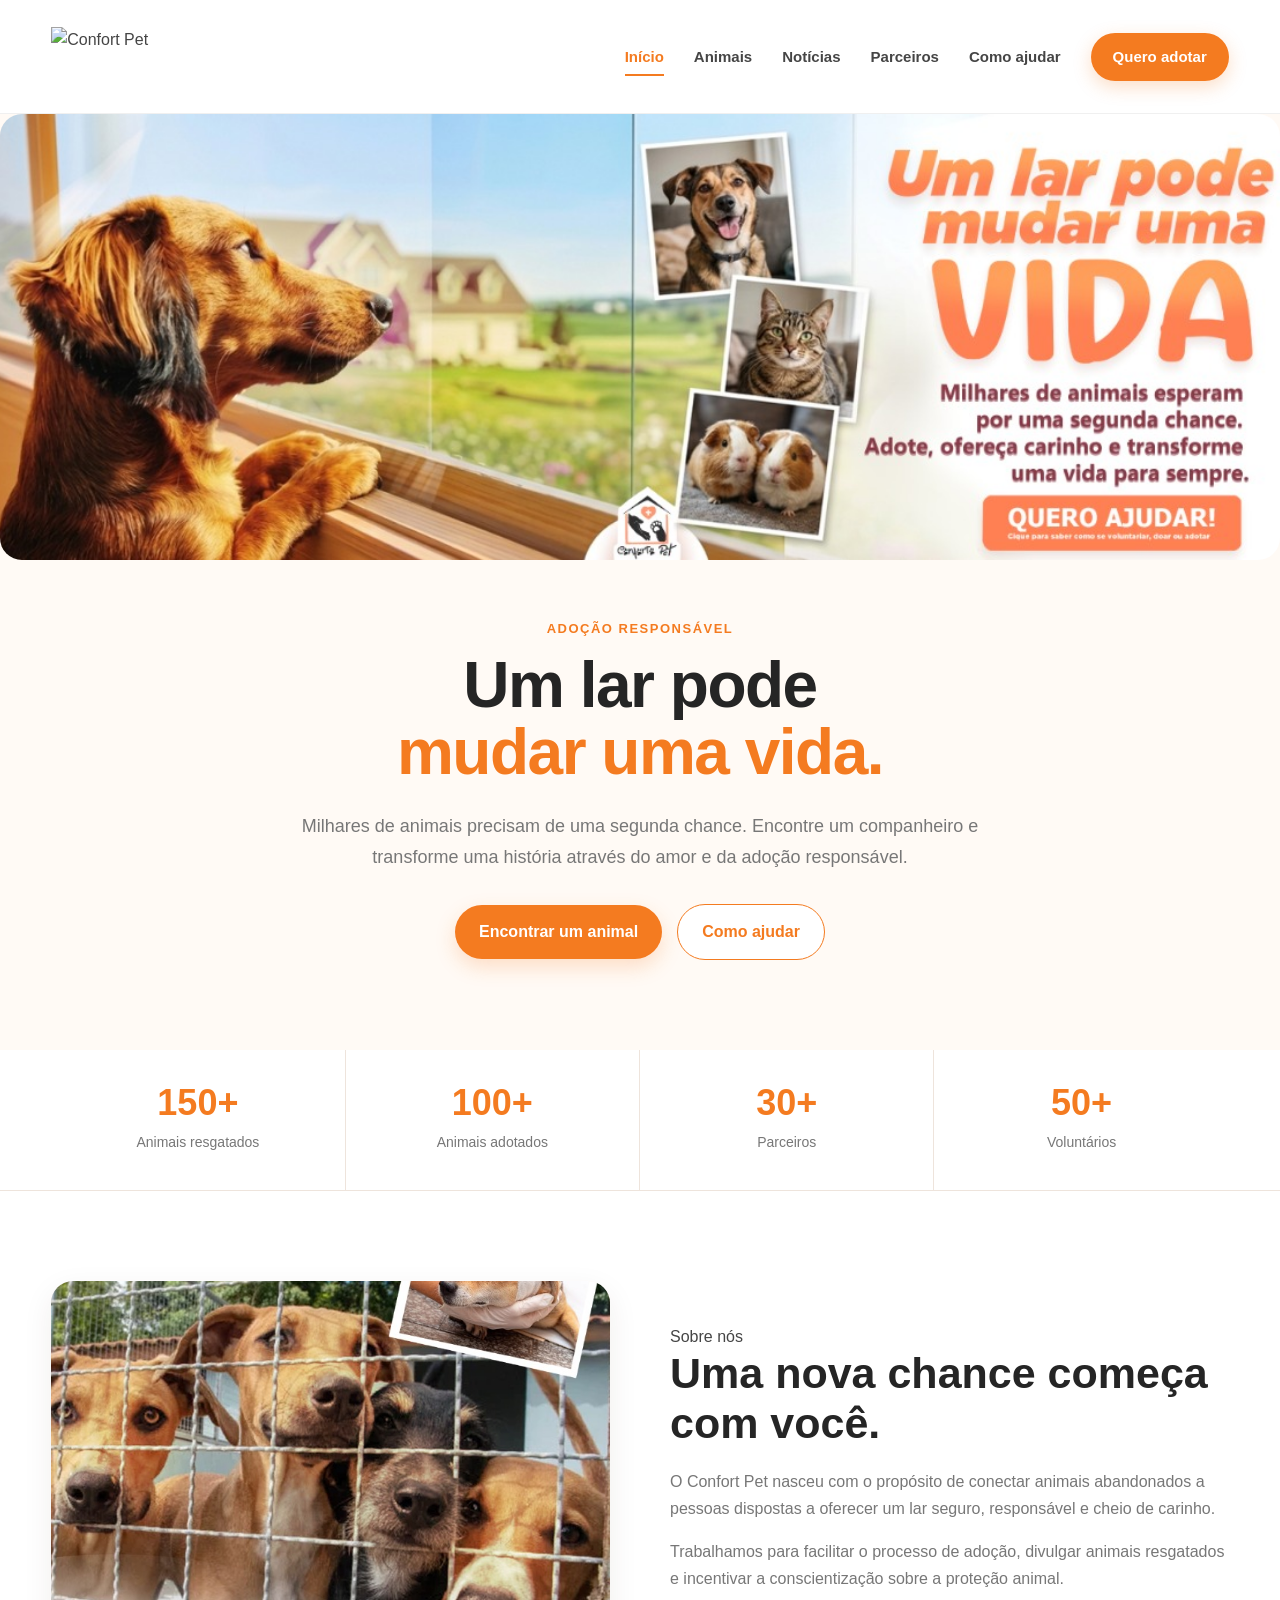
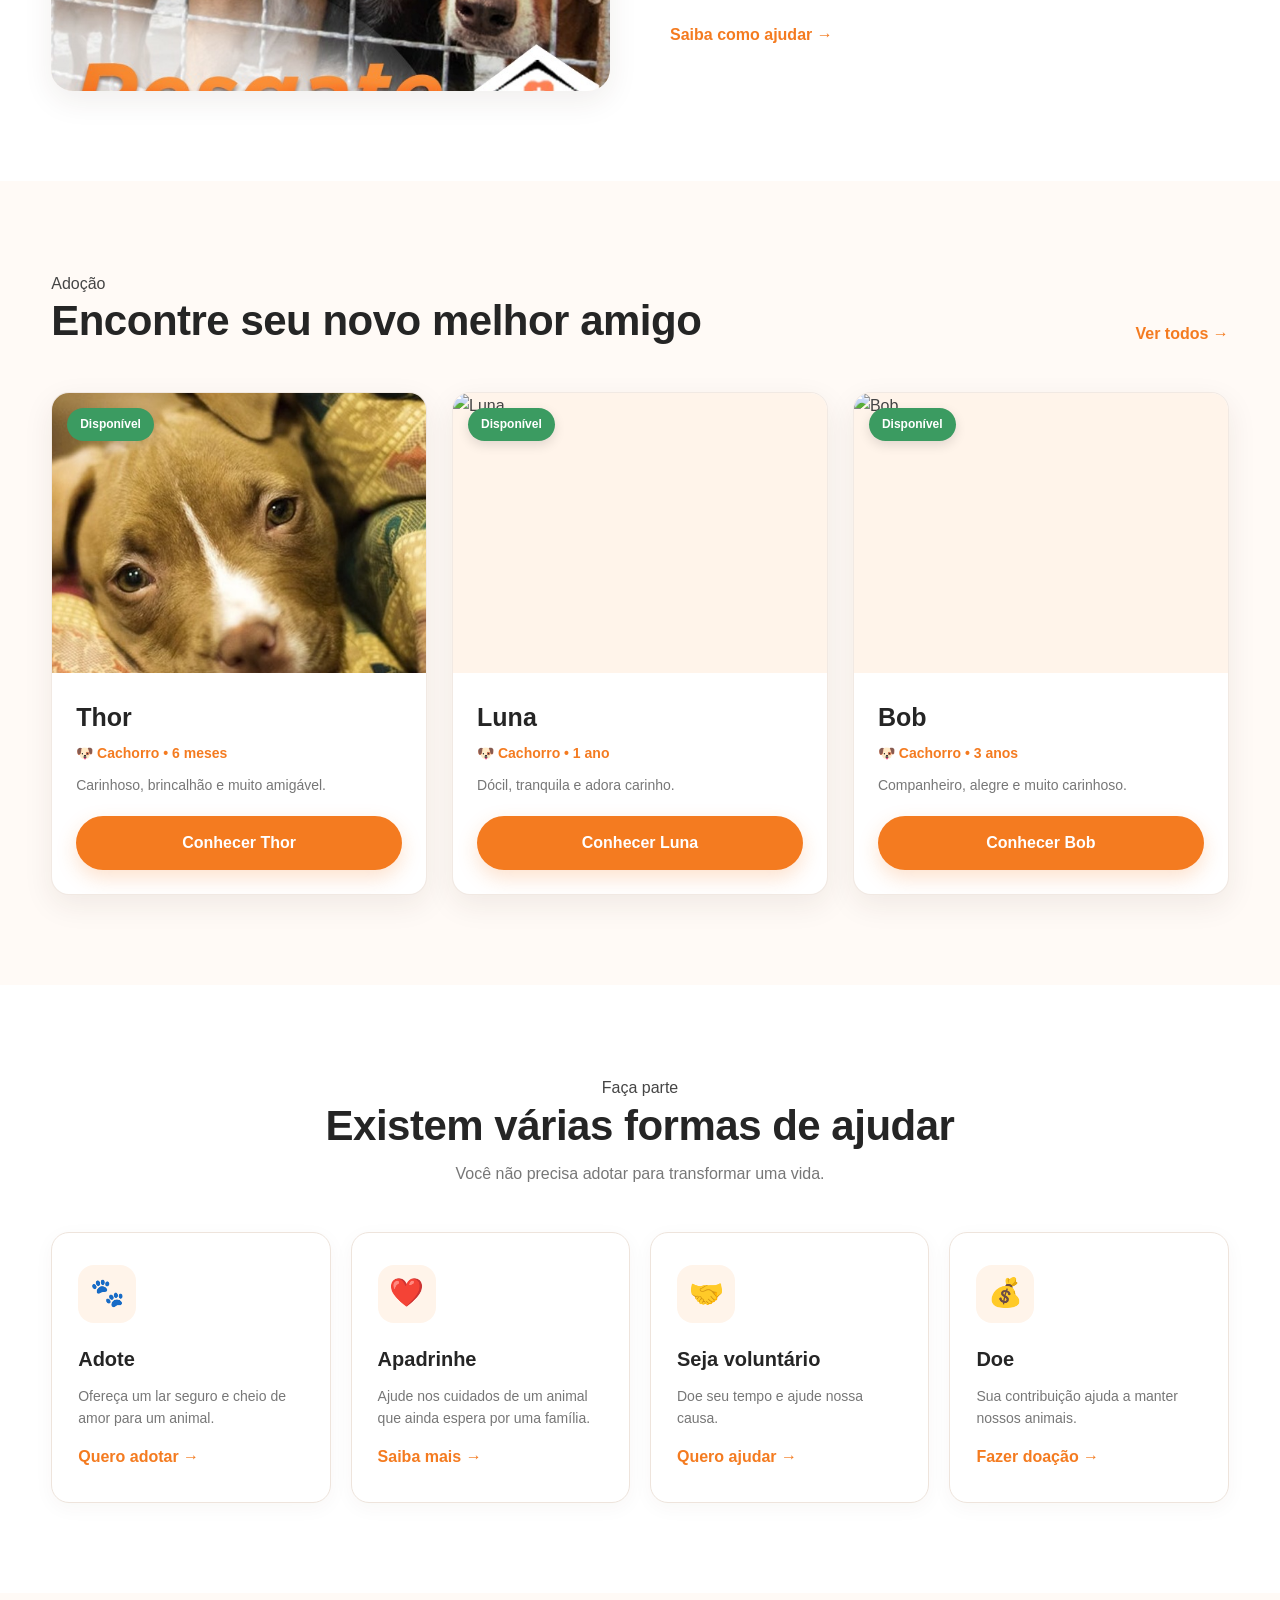
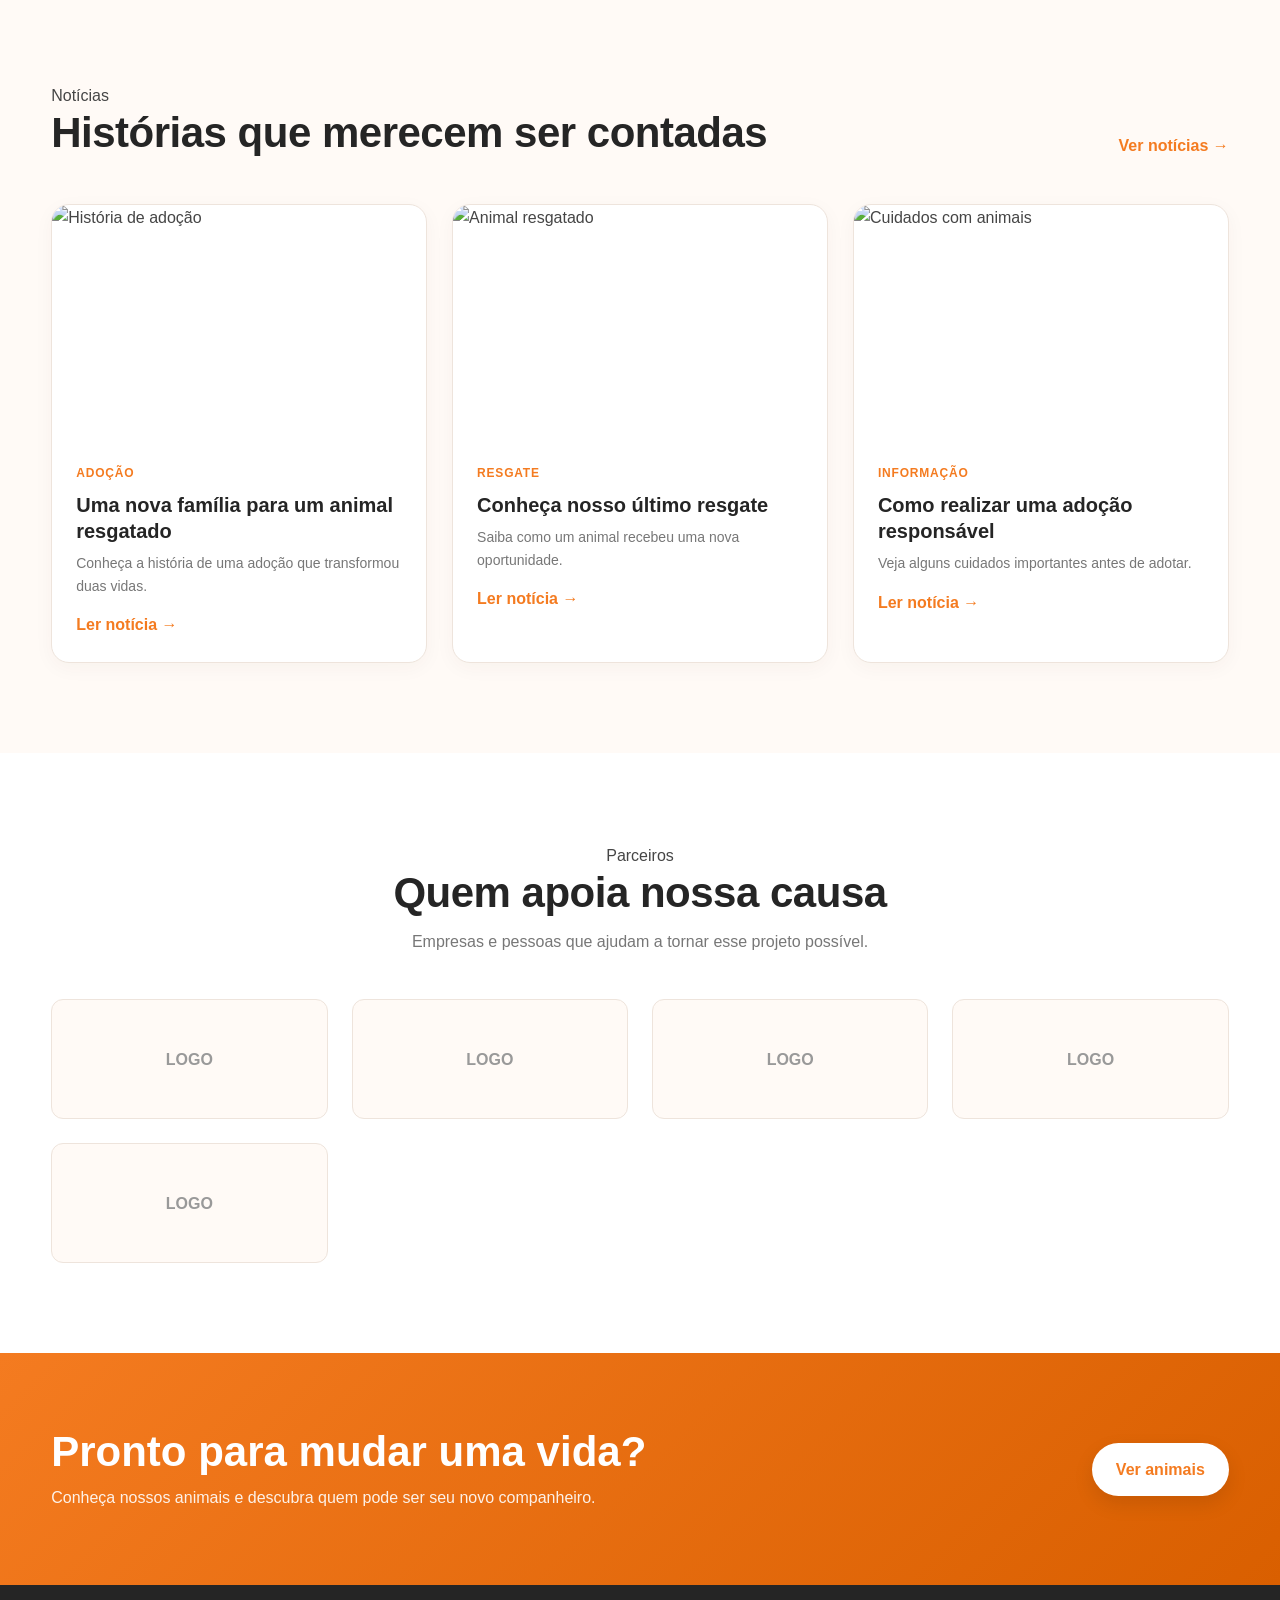
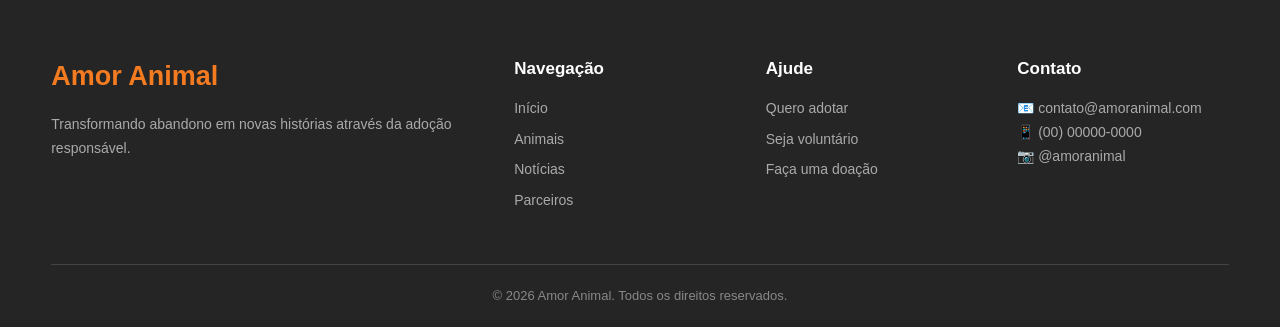
==== index.html @ cc7fd115 "first commit" ====
<!DOCTYPE html>
<html lang="pt-BR">

<head>
    <meta charset="UTF-8">
    <meta name="viewport" content="width=device-width, initial-scale=1.0">

    <meta name="description"
        content="Confort Pet - Plataforma de adoção responsável de animais abandonados. Encontre seu novo melhor amigo.">

    <meta name="author" content="Confort Pet">

    <title>Confort Pet Adoção Responsável</title>

    <link rel="stylesheet" href="css/style.css">
</head>

<body>

    <!-- =========================
         CABEÇALHO
    ========================== -->

    <header class="header">

        <div class="container navbar">

            <a href="index.html" class="logo">
                <!-- SUBSTITUA PELA SUA LOGO -->
                <img src="assets/images/Logo.jpeg" alt="Confort Pet">
            </a>

            <button class="menu-toggle" id="menuToggle" aria-label="Abrir menu">
                ☰
            </button>

            <nav class="nav" id="mainNav">

                <a href="index.html" class="active">
                    Início
                </a>

                <a href="pages/animais.html">
                    Animais
                </a>

                <a href="pages/noticias.html">
                    Notícias
                </a>

                <a href="pages/parceiros.html">
                    Parceiros
                </a>

                <a href="pages/como-ajudar.html">
                    Como ajudar
                </a>

                <a href="pages/adocao.html" class="nav-button">
                    Quero adotar
                </a>

            </nav>

        </div>

    </header>


    <main>

        <!-- =========================
             HERO
        ========================== -->

        <section class="hero">

            <div class="container hero-content">

                <div class="hero-text">

                    <span class="section-tag">
                        Adoção responsável
                    </span>

                    <h1>
                        Um lar pode
                        <span>mudar uma vida.</span>
                    </h1>

                    <p>
                        Milhares de animais precisam de uma segunda chance.
                        Encontre um companheiro e transforme uma história através
                        do amor e da adoção responsável.
                    </p>

                    <div class="hero-buttons">

                        <a href="pages/animais.html" class="btn btn-primary">
                            Encontrar um animal
                        </a>

                        <a href="pages/como-ajudar.html" class="btn btn-secondary">
                            Como ajudar
                        </a>

                    </div>

                </div>


                <!--
                    ÁREA RESERVADA PARA A IMAGEM PRINCIPAL

                    Coloque sua imagem em:
                    assets/images/banner.jpg
                -->

                <div class="hero-image">

                    <img
                        src="assets\Images\Banner oficial 1126 x 386.jpeg"
                        alt="Animais disponíveis para adoção"
                    >

                </div>

            </div>

        </section>


        <!-- =========================
             NÚMEROS
        ========================== -->

        <section class="stats">

            <div class="container stats-grid">

                <div class="stat">
                    <strong>150+</strong>
                    <span>Animais resgatados</span>
                </div>

                <div class="stat">
                    <strong>100+</strong>
                    <span>Animais adotados</span>
                </div>

                <div class="stat">
                    <strong>30+</strong>
                    <span>Parceiros</span>
                </div>

                <div class="stat">
                    <strong>50+</strong>
                    <span>Voluntários</span>
                </div>

            </div>

        </section>


        <!-- =========================
             SOBRE
        ========================== -->

        <section class="section">

            <div class="container about-grid">

                <div class="about-image">

                    <!-- ESPAÇO PARA IMAGEM -->

                    <img
                        src="assets\Images\WhatsApp Image 2026-09-11 at 13.11.46.jpeg"
                        alt="Animal resgatado"
                    >

                </div>


                <div class="about-content">

                    <span class="section-tag">
                        Sobre nós
                    </span>

                    <h2>
                        Uma nova chance começa com você.
                    </h2>

                    <p>
                        O Confort Pet nasceu com o propósito de conectar
                        animais abandonados a pessoas dispostas a oferecer
                        um lar seguro, responsável e cheio de carinho.
                    </p>

                    <p>
                        Trabalhamos para facilitar o processo de adoção,
                        divulgar animais resgatados e incentivar a
                        conscientização sobre a proteção animal.
                    </p>

                    <a href="pages/como-ajudar.html" class="text-link">
                        Saiba como ajudar →
                    </a>

                </div>

            </div>

        </section>


        <!-- =========================
             ANIMAIS EM DESTAQUE
        ========================== -->

        <section class="section section-light">

            <div class="container">

                <div class="section-header">

                    <div>
                        <span class="section-tag">
                            Adoção
                        </span>

                        <h2>
                            Encontre seu novo melhor amigo
                        </h2>
                    </div>

                    <a href="pages/animais.html" class="text-link">
                        Ver todos →
                    </a>

                </div>


                <div class="animals-grid">

                    <!-- ANIMAL -->

                    <article class="animal-card">

                        <div class="animal-photo">

                            <img
                                src="assets\Images\thor.jpeg"
                                alt="Thor"
                            >

                            <span class="animal-status">
                                Disponível
                            </span>

                        </div>

                        <div class="animal-info">

                            <h3>
                                Thor
                            </h3>

                            <p>
                                🐶 Cachorro • 6 meses
                            </p>

                            <span class="animal-description">
                                Carinhoso, brincalhão e muito amigável.
                            </span>

                            <a
                                href="pages/animal.html?id=thor"
                                class="btn btn-primary btn-full"
                            >
                                Conhecer Thor
                            </a>

                        </div>

                    </article>


                    <!-- ANIMAL -->

                    <article class="animal-card">

                        <div class="animal-photo">

                            <img
                                src="assets/images/luna.jpeg"
                                alt="Luna"
                            >

                            <span class="animal-status">
                                Disponível
                            </span>

                        </div>

                        <div class="animal-info">

                            <h3>
                                Luna
                            </h3>

                            <p>
                                🐶 Cachorro • 1 ano
                            </p>

                            <span class="animal-description">
                                Dócil, tranquila e adora carinho.
                            </span>

                            <a
                                href="pages/animal.html?id=luna"
                                class="btn btn-primary btn-full"
                            >
                                Conhecer Luna
                            </a>

                        </div>

                    </article>


                    <!-- ANIMAL -->

                    <article class="animal-card">

                        <div class="animal-photo">

                            <img
                                src="assets/images/bob.jpeg"
                                alt="Bob"
                            >

                            <span class="animal-status">
                                Disponível
                            </span>

                        </div>

                        <div class="animal-info">

                            <h3>
                                Bob
                            </h3>

                            <p>
                                🐶 Cachorro • 3 anos
                            </p>

                            <span class="animal-description">
                                Companheiro, alegre e muito carinhoso.
                            </span>

                            <a
                                href="pages/animal.html?id=bob"
                                class="btn btn-primary btn-full"
                            >
                                Conhecer Bob
                            </a>

                        </div>

                    </article>

                </div>

            </div>

        </section>


        <!-- =========================
             COMO AJUDAR
        ========================== -->

        <section class="section">

            <div class="container">

                <div class="section-header center">

                    <span class="section-tag">
                        Faça parte
                    </span>

                    <h2>
                        Existem várias formas de ajudar
                    </h2>

                    <p>
                        Você não precisa adotar para transformar uma vida.
                    </p>

                </div>


                <div class="help-grid">

                    <div class="help-card">

                        <div class="help-icon">
                            🐾
                        </div>

                        <h3>
                            Adote
                        </h3>

                        <p>
                            Ofereça um lar seguro e cheio de amor
                            para um animal.
                        </p>

                        <a href="pages/adocao.html">
                            Quero adotar →
                        </a>

                    </div>


                    <div class="help-card">

                        <div class="help-icon">
                            ❤️
                        </div>

                        <h3>
                            Apadrinhe
                        </h3>

                        <p>
                            Ajude nos cuidados de um animal que
                            ainda espera por uma família.
                        </p>

                        <a href="pages/como-ajudar.html">
                            Saiba mais →
                        </a>

                    </div>


                    <div class="help-card">

                        <div class="help-icon">
                            🤝
                        </div>

                        <h3>
                            Seja voluntário
                        </h3>

                        <p>
                            Doe seu tempo e ajude nossa causa.
                        </p>

                        <a href="pages/como-ajudar.html">
                            Quero ajudar →
                        </a>

                    </div>


                    <div class="help-card">

                        <div class="help-icon">
                            💰
                        </div>

                        <h3>
                            Doe
                        </h3>

                        <p>
                            Sua contribuição ajuda a manter
                            nossos animais.
                        </p>

                        <a href="pages/como-ajudar.html">
                            Fazer doação →
                        </a>

                    </div>

                </div>

            </div>

        </section>


        <!-- =========================
             NOTÍCIAS
        ========================== -->

        <section class="section section-light">

            <div class="container">

                <div class="section-header">

                    <div>

                        <span class="section-tag">
                            Notícias
                        </span>

                        <h2>
                            Histórias que merecem ser contadas
                        </h2>

                    </div>

                    <a href="pages/noticias.html" class="text-link">
                        Ver notícias →
                    </a>

                </div>


                <div class="news-grid">

                    <article class="news-card">

                        <img
                            src="assets/images/noticias/noticia-01.jpg"
                            alt="História de adoção"
                        >

                        <div class="news-content">

                            <small>
                                Adoção
                            </small>

                            <h3>
                                Uma nova família para um animal resgatado
                            </h3>

                            <p>
                                Conheça a história de uma adoção
                                que transformou duas vidas.
                            </p>

                            <a href="pages/noticias.html">
                                Ler notícia →
                            </a>

                        </div>

                    </article>


                    <article class="news-card">

                        <img
                            src="assets/images/noticias/noticia-02.jpg"
                            alt="Animal resgatado"
                        >

                        <div class="news-content">

                            <small>
                                Resgate
                            </small>

                            <h3>
                                Conheça nosso último resgate
                            </h3>

                            <p>
                                Saiba como um animal recebeu uma
                                nova oportunidade.
                            </p>

                            <a href="pages/noticias.html">
                                Ler notícia →
                            </a>

                        </div>

                    </article>


                    <article class="news-card">

                        <img
                            src="assets/images/noticias/noticia-03.jpg"
                            alt="Cuidados com animais"
                        >

                        <div class="news-content">

                            <small>
                                Informação
                            </small>

                            <h3>
                                Como realizar uma adoção responsável
                            </h3>

                            <p>
                                Veja alguns cuidados importantes
                                antes de adotar.
                            </p>

                            <a href="pages/noticias.html">
                                Ler notícia →
                            </a>

                        </div>

                    </article>

                </div>

            </div>

        </section>


        <!-- =========================
             PARCEIROS
        ========================== -->

        <section class="section">

            <div class="container">

                <div class="section-header center">

                    <span class="section-tag">
                        Parceiros
                    </span>

                    <h2>
                        Quem apoia nossa causa
                    </h2>

                    <p>
                        Empresas e pessoas que ajudam a tornar
                        esse projeto possível.
                    </p>

                </div>


                <div class="partners-grid">

                    <!-- ESPAÇOS PARA LOGOS -->

                    <div class="partner">
                        LOGO
                    </div>

                    <div class="partner">
                        LOGO
                    </div>

                    <div class="partner">
                        LOGO
                    </div>

                    <div class="partner">
                        LOGO
                    </div>

                    <div class="partner">
                        LOGO
                    </div>

                </div>

            </div>

        </section>


        <!-- =========================
             CTA FINAL
        ========================== -->

        <section class="cta">

            <div class="container cta-content">

                <div>

                    <h2>
                        Pronto para mudar uma vida?
                    </h2>

                    <p>
                        Conheça nossos animais e descubra
                        quem pode ser seu novo companheiro.
                    </p>

                </div>

                <a href="pages/animais.html" class="btn btn-white">
                    Ver animais
                </a>

            </div>

        </section>

    </main>


    <!-- =========================
         RODAPÉ
    ========================== -->

    <footer class="footer">

        <div class="container footer-grid">

            <div>

                <div class="footer-logo">
                    Amor Animal
                </div>

                <p>
                    Transformando abandono em novas histórias
                    através da adoção responsável.
                </p>

            </div>


            <div>

                <h3>
                    Navegação
                </h3>

                <a href="index.html">Início</a>
                <a href="pages/animais.html">Animais</a>
                <a href="pages/noticias.html">Notícias</a>
                <a href="pages/parceiros.html">Parceiros</a>

            </div>


            <div>

                <h3>
                    Ajude
                </h3>

                <a href="pages/adocao.html">
                    Quero adotar
                </a>

                <a href="pages/como-ajudar.html">
                    Seja voluntário
                </a>

                <a href="pages/como-ajudar.html">
                    Faça uma doação
                </a>

            </div>


            <div>

                <h3>
                    Contato
                </h3>

                <p>
                    📧 contato@amoranimal.com
                </p>

                <p>
                    📱 (00) 00000-0000
                </p>

                <p>
                    📷 @amoranimal
                </p>

            </div>

        </div>


        <div class="container copyright">

            <p>
                © 2026 Amor Animal. Todos os direitos reservados.
            </p>

        </div>

    </footer>


    <script src="js/script.js"></script>

</body>

</html>
---- css/style.css ----
/* =========================================================
   CONFORT PET
   CSS PRINCIPAL
   Versão moderna — tema laranja
========================================================= */


/* =========================================================
   VARIÁVEIS
========================================================= */

:root {

    --orange: #f47b20;
    --orange-dark: #d95f00;
    --orange-light: #fff4ea;
    --orange-soft: #ffe7d2;

    --cream: #fffaf5;

    --white: #ffffff;

    --black: #252525;

    --text: #454545;
    --text-light: #777777;

    --background: #ffffff;
    --background-light: #fffaf6;

    --border: #eee4dc;

    --success: #3b9b61;

    --radius: 16px;

    --shadow:
        0 10px 30px rgba(70, 40, 20, 0.08);

    --shadow-hover:
        0 18px 40px rgba(70, 40, 20, 0.14);

    --transition:
        all 0.3s ease;
}


/* =========================================================
   RESET
========================================================= */

* {
    margin: 0;
    padding: 0;
    box-sizing: border-box;
}


html {
    scroll-behavior: smooth;
}


body {

    font-family:
        Arial,
        Helvetica,
        sans-serif;

    background: var(--background);

    color: var(--text);

    line-height: 1.6;

    overflow-x: hidden;
}


img {

    width: 100%;

    display: block;

    object-fit: cover;
}


a {

    text-decoration: none;

    color: inherit;
}


button,
input,
select,
textarea {

    font-family: inherit;
}


/* =========================================================
   CONTAINER
========================================================= */

.container {

    width: min(1200px, 92%);

    margin: auto;
}


/* =========================================================
   HEADER
========================================================= */

.header {

    background: rgba(255, 255, 255, 0.96);

    border-bottom:
        1px solid rgba(238, 228, 220, 0.8);

    position: sticky;

    top: 0;

    z-index: 1000;

    backdrop-filter: blur(12px);
}


.navbar {

    min-height: 75px;

    display: flex;

    align-items: center;

    justify-content: space-between;
}


.logo img {

    width: 155px;

    height: 60px;

    object-fit: contain;

    transition: var(--transition);
}


.logo:hover img {

    transform: scale(1.03);
}


/* =========================================================
   MENU
========================================================= */

.nav {

    display: flex;

    align-items: center;

    gap: 30px;
}


.nav a {

    font-size: 15px;

    font-weight: 600;

    color: var(--text);

    position: relative;

    transition: var(--transition);
}


.nav a:hover,
.nav a.active {

    color: var(--orange);
}


/* Linha abaixo do menu */

.nav a:not(.nav-button)::after {

    content: "";

    position: absolute;

    left: 0;

    bottom: -7px;

    width: 0;

    height: 2px;

    background: var(--orange);

    transition: var(--transition);
}


.nav a:not(.nav-button):hover::after,
.nav a.active:not(.nav-button)::after {

    width: 100%;
}


/* =========================================================
   BOTÃO DO MENU
========================================================= */

.nav-button {

    background: var(--orange);

    color: white !important;

    padding: 12px 22px;

    border-radius: 30px;

    box-shadow:
        0 6px 18px rgba(244, 123, 32, 0.25);

    transition: var(--transition);
}


.nav-button:hover {

    background: var(--orange-dark);

    transform: translateY(-2px);

    box-shadow:
        0 10px 24px rgba(244, 123, 32, 0.30);
}


.menu-toggle {

    display: none;

    background: none;

    border: none;

    font-size: 28px;

    cursor: pointer;

    color: var(--black);
}

/* =========================================================
   HERO — IMAGEM EM CIMA E TEXTO ABAIXO
========================================================= */

.hero {
    position: relative;

    background:
        var(--cream)
        url("../assets/Images/fundo-confort-pet.png")
        center / cover no-repeat;

    padding: 0 0 70px;

    overflow: hidden;
}

/* Container do Hero */
.hero-content {
    width: 100%;
    max-width: none;

    display: flex;
    flex-direction: column;

    gap: 0;

    align-items: stretch;

    position: relative;
    z-index: 2;
}

/* =========================================================
   IMAGEM — LARGURA TOTAL
========================================================= */

.hero-image {
    width: 100%;
    max-width: 100%;

    aspect-ratio: 1126 / 386;

    border-radius: 0;

    overflow: hidden;

    background: var(--orange-soft);

    box-shadow: none;

    transform: none;

    order: 1;
}

.hero-image:hover {
    transform: none;
}

.hero-image img {
    display: block;

    width: 100%;
    height: 100%;

    object-fit: cover;
}

/* =========================================================
   TEXTO — ABAIXO DA IMAGEM
========================================================= */

.hero-text {
    order: 2;

    width: 100%;
    max-width: 900px;

    margin: 0 auto;

    padding: 55px 30px 20px;

    text-align: center;

    position: relative;
    z-index: 2;
}

/* Tag */

.hero-text .section-tag {
    display: inline-block;

    color: var(--orange);

    font-size: 13px;
    font-weight: bold;

    text-transform: uppercase;

    letter-spacing: 1.5px;

    margin-bottom: 12px;
}

/* Título */

.hero h1 {
    font-size: clamp(40px, 5vw, 64px);

    line-height: 1.05;

    letter-spacing: -1.5px;

    color: var(--black);

    margin-bottom: 25px;
}

.hero h1 span {
    color: var(--orange);

    display: block;
}

/* Texto */

.hero p {
    max-width: 750px;

    margin: 0 auto 32px;

    font-size: 18px;

    line-height: 1.7;

    color: var(--text-light);
}

/* =========================================================
   BOTÕES
========================================================= */

.hero-buttons {
    display: flex;

    justify-content: center;

    align-items: center;

    gap: 15px;

    flex-wrap: wrap;
}

/* =========================================================
   BOTÕES
========================================================= */

.btn {

    display: inline-flex;

    justify-content: center;

    align-items: center;

    padding: 14px 24px;

    min-height: 50px;

    border-radius: 30px;

    font-weight: bold;

    border: none;

    cursor: pointer;

    transition: var(--transition);
}


.btn-primary {

    background: var(--orange);

    color: white;

    box-shadow:
        0 8px 20px rgba(244, 123, 32, 0.22);
}


.btn-primary:hover {

    background: var(--orange-dark);

    transform: translateY(-2px);

    box-shadow:
        0 12px 25px rgba(244, 123, 32, 0.30);
}


.btn-secondary {

    background: white;

    color: var(--orange);

    border:
        1px solid var(--orange);
}


.btn-secondary:hover {

    background: var(--orange-light);

    transform: translateY(-2px);
}


.btn-white {

    background: white;

    color: var(--orange);

    box-shadow:
        0 8px 20px rgba(0, 0, 0, 0.10);
}


.btn-white:hover {

    background: #fff8f2;

    transform: translateY(-2px);
}


.btn-full {

    width: 100%;

    margin-top: 20px;
}


/* =========================================================
   ESTATÍSTICAS
========================================================= */

.stats {

    background: var(--white);

    border-bottom:
        1px solid var(--border);
}


.stats-grid {

    display: grid;

    grid-template-columns:
        repeat(4, 1fr);
}


.stat {

    text-align: center;

    padding: 35px 15px;

    border-right:
        1px solid var(--border);

    transition: var(--transition);
}


.stat:hover {

    background: var(--orange-light);
}


.stat:last-child {

    border-right: none;
}


.stat strong {

    display: block;

    font-size: 36px;

    line-height: 1;

    color: var(--orange);

    margin-bottom: 8px;
}


.stat span {

    color: var(--text-light);

    font-size: 14px;
}


/* =========================================================
   SEÇÕES
========================================================= */

.section {

    padding: 90px 0;
}


.section-light {

    background:
        var(--background-light);
}


/* =========================================================
   CABEÇALHO DAS SEÇÕES
========================================================= */

.section-header {

    display: flex;

    align-items: flex-end;

    justify-content: space-between;

    gap: 30px;

    margin-bottom: 45px;
}


.section-header.center {

    display: block;

    text-align: center;
}


.section-header h2 {

    font-size:
        clamp(28px, 4vw, 42px);

    color: var(--black);

    line-height: 1.2;

    letter-spacing: -0.5px;
}


.section-header p {

    margin-top: 10px;

    color: var(--text-light);

}


/* =========================================================
   SOBRE
========================================================= */

.about-grid {

    display: grid;

    grid-template-columns:
        1fr 1fr;

    gap: 60px;

    align-items: center;
}


.about-image {

    height: 410px;

    border-radius: 22px;

    overflow: hidden;

    background: var(--orange-light);

    box-shadow: var(--shadow);
}


.about-image img {

    height: 100%;

    transition:
        transform 0.5s ease;
}


.about-image:hover img {

    transform: scale(1.04);
}


.about-content h2 {

    font-size:
        clamp(30px, 4vw, 43px);

    color: var(--black);

    line-height: 1.15;

    margin-bottom: 20px;
}


.about-content p {

    margin-bottom: 15px;

    color: var(--text-light);

    line-height: 1.7;
}


.text-link {

    color: var(--orange);

    font-weight: bold;

    display: inline-block;

    margin-top: 15px;

    transition: var(--transition);
}


.text-link:hover {

    color: var(--orange-dark);

    transform: translateX(4px);
}


/* =========================================================
   ANIMAIS
========================================================= */

.animals-grid {

    display: grid;

    grid-template-columns:
        repeat(3, 1fr);

    gap: 25px;
}


.animal-card {

    background: var(--white);

    border-radius: 18px;

    overflow: hidden;

    box-shadow: var(--shadow);

    border:
        1px solid rgba(238, 228, 220, 0.8);

    transition: var(--transition);
}


.animal-card:hover {

    transform:
        translateY(-8px);

    box-shadow: var(--shadow-hover);
}


/* =========================================================
   FOTO DO ANIMAL
========================================================= */

.animal-photo {

    height: 280px;

    position: relative;

    background: var(--orange-light);

    overflow: hidden;
}


.animal-photo img {

    height: 100%;

    transition:
        transform 0.5s ease;
}


.animal-card:hover
.animal-photo img {

    transform: scale(1.05);
}


/* =========================================================
   STATUS DO ANIMAL
========================================================= */

.animal-status {

    position: absolute;

    top: 15px;

    left: 15px;

    background: var(--success);

    color: white;

    padding: 7px 13px;

    border-radius: 30px;

    font-size: 12px;

    font-weight: bold;

    box-shadow:
        0 4px 12px rgba(0, 0, 0, 0.12);
}


/* =========================================================
   INFORMAÇÕES DO ANIMAL
========================================================= */

.animal-info {

    padding: 24px;
}


.animal-info h3 {

    font-size: 25px;

    color: var(--black);

    margin-bottom: 4px;
}


.animal-info p {

    color: var(--orange);

    font-size: 14px;

    font-weight: bold;

    margin: 5px 0 10px;
}


.animal-description {

    color: var(--text-light);

    font-size: 14px;

    display: block;

    line-height: 1.6;
}


/* =========================================================
   INFORMAÇÕES EXTRAS DOS ANIMAIS
========================================================= */

.animal-meta {

    display: flex;

    gap: 8px;

    flex-wrap: wrap;

    margin:
        7px 0 12px;
}


.animal-meta span {

    background: var(--orange-light);

    color: var(--orange-dark);

    padding: 5px 9px;

    border-radius: 20px;

    font-size: 12px;

    font-weight: bold;
}


.animal-location {

    color: var(--text-light);

    font-size: 13px;

    margin-top: 8px;
}


/* =========================================================
   COMO AJUDAR
========================================================= */

.help-grid {

    display: grid;

    grid-template-columns:
        repeat(4, 1fr);

    gap: 20px;
}


.help-card {

    padding: 32px 26px;

    border:
        1px solid var(--border);

    border-radius: 18px;

    background: var(--white);

    box-shadow:
        0 5px 20px rgba(70, 40, 20, 0.04);

    transition: var(--transition);
}


.help-card:hover {

    border-color: var(--orange);

    transform:
        translateY(-8px);

    box-shadow: var(--shadow-hover);
}


/* =========================================================
   ÍCONES
========================================================= */

.help-icon {

    width: 58px;

    height: 58px;

    display: flex;

    align-items: center;

    justify-content: center;

    background: var(--orange-light);

    border-radius: 16px;

    font-size: 28px;

    margin-bottom: 20px;

    transition: var(--transition);
}


.help-card:hover
.help-icon {

    transform: scale(1.05);

    background: var(--orange-soft);
}


.help-card h3 {

    color: var(--black);

    margin-bottom: 10px;

    font-size: 20px;
}


.help-card p {

    color: var(--text-light);

    font-size: 14px;

    line-height: 1.6;
}


.help-card a {

    display: inline-block;

    color: var(--orange);

    font-weight: bold;

    margin-top: 15px;

    transition: var(--transition);
}


.help-card a:hover {

    color: var(--orange-dark);

    transform: translateX(4px);
}


/* =========================================================
   NOTÍCIAS
========================================================= */

.news-grid {

    display: grid;

    grid-template-columns:
        repeat(3, 1fr);

    gap: 25px;
}


.news-card {

    background: var(--white);

    border:
        1px solid var(--border);

    border-radius: 18px;

    overflow: hidden;

    box-shadow:
        0 5px 20px rgba(70, 40, 20, 0.04);

    transition: var(--transition);
}


.news-card:hover {

    transform:
        translateY(-6px);

    box-shadow:
        var(--shadow-hover);
}


.news-card > img {

    height: 230px;

    transition:
        transform 0.5s ease;
}


.news-card:hover > img {

    transform: scale(1.04);
}


.news-content {

    padding: 24px;
}


.news-content small {

    color: var(--orange);

    font-weight: bold;

    text-transform: uppercase;

    font-size: 12px;

    letter-spacing: 0.8px;
}


.news-content h3 {

    color: var(--black);

    margin:
        8px 0;

    line-height: 1.3;

    font-size: 20px;
}


.news-content p {

    color: var(--text-light);

    font-size: 14px;

    line-height: 1.6;
}


.news-content a {

    display: inline-block;

    color: var(--orange);

    font-weight: bold;

    margin-top: 15px;

    transition: var(--transition);
}


.news-content a:hover {

    color: var(--orange-dark);

    transform: translateX(4px);
}


/* =========================================================
   PARCEIROS
========================================================= */

.partners-grid {

    display: grid;

    grid-template-columns:
        repeat(5, 1fr);

    gap: 20px;
}


.partner {

    height: 120px;

    background:
        var(--background-light);

    border:
        1px solid var(--border);

    border-radius: var(--radius);

    display: flex;

    align-items: center;

    justify-content: center;

    color: #999;

    font-weight: bold;

    transition: var(--transition);
}


.partner:hover {

    border-color: var(--orange);

    background: var(--orange-light);

    transform:
        translateY(-4px);
}


/* =========================================================
   CTA FINAL
========================================================= */

.cta {

    background:
        linear-gradient(
            135deg,
            var(--orange),
            var(--orange-dark)
        );

    padding: 75px 0;

    color: white;

    position: relative;

    overflow: hidden;
}


.cta-content {

    display: flex;

    align-items: center;

    justify-content: space-between;

    gap: 30px;

    position: relative;

    z-index: 2;
}


.cta h2 {

    font-size:
        clamp(28px, 4vw, 42px);

    line-height: 1.15;
}


.cta p {

    margin-top: 8px;

    opacity: 0.9;
}


/* =========================================================
   FOOTER
========================================================= */

.footer {

    background: #252525;

    color: white;

    padding-top: 70px;
}


.footer-grid {

    display: grid;

    grid-template-columns:
        2fr 1fr 1fr 1fr;

    gap: 40px;
}


.footer-logo {

    color: var(--orange);

    font-size: 27px;

    font-weight: bold;

    margin-bottom: 15px;
}


.footer p {

    color: #aaa;

    font-size: 14px;

    line-height: 1.7;
}


.footer h3 {

    margin-bottom: 15px;

    font-size: 17px;
}


.footer a {

    display: block;

    color: #aaa;

    margin-bottom: 8px;

    font-size: 14px;

    transition: var(--transition);
}


.footer a:hover {

    color: var(--orange);

    transform: translateX(3px);
}


.copyright {

    border-top:
        1px solid #444;

    margin-top: 45px;

    padding: 20px 0;

    text-align: center;
}


.copyright p {

    color: #888;

    font-size: 13px;
}


/* =========================================================
   TABLET
========================================================= */

@media (max-width: 900px) {

    /* MENU */

    .menu-toggle {

        display: block;
    }


    .nav {

        display: none;

        position: absolute;

        top: 75px;

        left: 0;

        width: 100%;

        background:
            rgba(255, 255, 255, 0.98);

        padding: 25px;

        flex-direction: column;

        gap: 20px;

        box-shadow: var(--shadow);

        backdrop-filter: blur(10px);
    }


    .nav.show {

        display: flex;
    }


    .nav-button {

        width: 100%;

        text-align: center;
    }


    /* HERO */

    .hero-content {

        grid-template-columns: 1fr;
    }


    .hero-text {

        text-align: center;
    }


    .hero p {

        margin-left: auto;

        margin-right: auto;
    }


    .hero-buttons {

        justify-content: center;
    }


    /* SOBRE */

    .about-grid {

        grid-template-columns: 1fr;
    }


    /* ANIMAIS */

    .animals-grid,
    .news-grid {

        grid-template-columns:
            repeat(2, 1fr);
    }


    /* AJUDA */

    .help-grid {

        grid-template-columns:
            repeat(2, 1fr);
    }


    /* PARCEIROS */

    .partners-grid {

        grid-template-columns:
            repeat(3, 1fr);
    }


    /* FOOTER */

    .footer-grid {

        grid-template-columns:
            repeat(2, 1fr);
    }

}


/* =========================================================
   CELULAR
========================================================= */

@media (max-width: 600px) {

    /* CONTAINER */

    .container {

        width: 90%;
    }


    /* HEADER */

    .navbar {

        min-height: 70px;
    }


    .logo img {

        width: 140px;

        height: 55px;
    }


    .nav {

        top: 70px;
    }


    /* SEÇÕES */

    .section {

        padding:
            60px 0;
    }


    /* HERO */

   .hero {

    padding:
        60px 0;
}


.hero h1 {

    font-size: 38px;

    letter-spacing:
        -0.8px;
}


.hero p {

    font-size: 16px;
}


.hero-buttons {

    flex-direction: column;

    width: 100%;
}


.hero-buttons .btn {

    width: 100%;
}


.hero-image {

    width: 100%;

    aspect-ratio: 1126 / 386;

    height: auto;

    transform: none;

    border-radius: 0;
}


.hero-image:hover {

    transform: none;
}
    /* ESTATÍSTICAS */

    .stats-grid {

        grid-template-columns:
            repeat(2, 1fr);
    }


    .stat {

        padding:
            25px 10px;
    }


    .stat strong {

        font-size: 30px;
    }


    .stat:nth-child(2) {

        border-right: none;
    }


    .stat:nth-child(3) {

        border-top:
            1px solid var(--border);
    }


    .stat:nth-child(4) {

        border-top:
            1px solid var(--border);

        border-right: none;
    }


    /* CABEÇALHO */

    .section-header {

        display: block;
    }


    .section-header .text-link {

        margin-top: 15px;
    }


    /* SOBRE */

    .about-image {

        height: 300px;
    }


    /* ANIMAIS */

    .animals-grid,
    .news-grid,
    .help-grid {

        grid-template-columns: 1fr;
    }


    .animal-photo {

        height: 280px;
    }


    /* PARCEIROS */

    .partners-grid {

        grid-template-columns:
            repeat(2, 1fr);
    }


    .partner {

        height: 100px;
    }


    /* CTA */

    .cta {

        padding:
            60px 0;
    }


    .cta-content {

        flex-direction: column;

        text-align: center;
    }


    .cta .btn {

        width: 100%;
    }


    /* FOOTER */

    .footer-grid {

        grid-template-columns: 1fr;

        text-align: center;

        gap: 30px;
    }


    .footer {

        padding-top: 55px;
    }


    .copyright {

        margin-top: 35px;
    }

}


/* =========================================================
   ACESSIBILIDADE / FOCO
========================================================= */

a:focus-visible,
button:focus-visible {

    outline:
        3px solid var(--orange);

    outline-offset: 4px;
}


/* =========================================================
   SELEÇÃO DE TEXTO
========================================================= */

::selection {

    background: var(--orange);

    color: white;
}


/* Paleta da Identidade Visual */
:root {
    --laranja-principal: #f47b20;
    --laranja-escuro: #d95f00;
    --fundo-hero: #fff8f3;
    --texto-escuro: #222222;
    --texto-suave: #666666;
    --borda: #eeeeee;
    --radius: 12px;
}

/* Header alinhado à imagem */
.header {
    background: #ffffff;
    padding: 1.2rem 0;
    border-bottom: 1px solid #f0f0f0;
}
.header-container {
    max-width: 1200px;
    margin: 0 auto;
    display: flex;
    justify-content: space-between;
    align-items: center;
    padding: 0 1.5rem;
}
.logo-text {
    font-size: 1.4rem;
    font-weight: 700;
    color: var(--texto-escuro);
    text-decoration: none;
}
.nav-menu ul {
    display: flex;
    align-items: center;
    gap: 2rem;
    list-style: none;
}
.nav-menu a {
    text-decoration: none;
    color: var(--texto-escuro);
    font-weight: 500;
    font-size: 0.95rem;
    position: relative;
    padding-bottom: 4px;
}
/* Link Ativo sublinhado em Laranja */
.nav-menu a.active {
    color: var(--laranja-principal);
    border-bottom: 2px solid var(--laranja-principal);
}
/* Botão estilo pill */
.nav-menu .btn-nav {
    background-color: var(--laranja-principal);
    color: #ffffff !important;
    padding: 0.6rem 1.4rem;
    border-radius: 50px;
    font-weight: 600;
    border-bottom: none;
}
.nav-menu .btn-nav:hover {
    background-color: var(--laranja-escuro);
}

/* Estilo da Seção Hero idêntico ao da tela principal */
.hero-section {
    background-color: var(--fundo-hero);
    padding: 4rem 1.5rem;
}
.hero-container {
    max-width: 1200px;
    margin: 0 auto;
    display: flex;
    align-items: center;
    justify-content: space-between;
    gap: 2rem;
}
.hero-tag {
    color: var(--laranja-principal);
    font-size: 0.85rem;
    font-weight: 700;
    letter-spacing: 1px;
    text-transform: uppercase;
    margin-bottom: 0.8rem;
    display: block;
}
.hero-title {
    font-size: 3rem;
    line-height: 1.15;
    color: var(--texto-escuro);
    font-weight: 800;
    margin-bottom: 1rem;
}
.hero-title .highlight {
    color: var(--laranja-principal);
}
.hero-subtitle {
    color: var(--texto-suave);
    font-size: 1.1rem;
    max-width: 500px;
    line-height: 1.5;
}
.hero-media {
    width: 45%;
    background-color: #fde8d7;
    border-radius: 24px;
    overflow: hidden;
    height: 380px;
}
.hero-image {
        width: 100%;
        aspect-ratio: 4383 / 1526;
        height: auto;

        transform: none;
        border-radius: 22px;
    }

    .hero-image:hover {
        transform: none;
    }

}
}

/* Seção Por que ser Parceiro */
.why-partner-section, .partners-list-section, .how-to-partner-section, .partner-form-section {
    padding: 4rem 1.5rem;
}

.cards-grid, .partners-grid, .steps-grid {
    display: grid;
    grid-template-columns: repeat(auto-fit, minmax(260px, 1fr));
    gap: 1.5rem;
    margin-top: 2rem;
}

.feature-card, .partner-card, .step-card {
    background-color: var(--ffffff, #ffffff);
    border: 1px solid var(--eeeeee, #eeeeee);
    border-radius: 12px;
    padding: 1.8rem;
    box-shadow: 0 4px 12px rgba(0, 0, 0, 0.04);
    transition: transform 0.2s ease, box-shadow 0.2s ease;
}

.feature-card:hover, .partner-card:hover {
    transform: translateY(-4px);
    box-shadow: 0 8px 20px rgba(0, 0, 0, 0.08);
}

.card-icon {
    font-size: 2.2rem;
    margin-bottom: 1rem;
}

/* Cards de Parceiros */
.partner-logo-box {
    height: 100px;
    background-color: #fff3e9;
    border-radius: 8px;
    display: flex;
    align-items: center;
    justify-content: center;
    margin-bottom: 1.2rem;
}

.partner-logo-placeholder {
    font-weight: 700;
    color: #f47b20;
    font-size: 1.1rem;
}

.partner-category {
    font-size: 0.8rem;
    color: #777777;
    text-transform: uppercase;
    letter-spacing: 0.5px;
    font-weight: 600;
}

/* Etapas */
.step-card {
    position: relative;
}

.step-number {
    display: inline-block;
    width: 36px;
    height: 36px;
    background-color: #f47b20;
    color: #ffffff;
    border-radius: 50%;
    text-align: center;
    line-height: 36px;
    font-weight: 700;
    margin-bottom: 1rem;
}

.steps-action {
    text-align: center;
    margin-top: 2.5rem;
}

/* Formulário de Parceria */
.partner-form-section {
    background-color: #fff3e9;
}

.form-container-box {
    background-color: #ffffff;
    padding: 2.5rem;
    border-radius: 12px;
    box-shadow: 0 4px 16px rgba(0,0,0,0.06);
    max-width: 800px;
    margin: 0 auto;
}

.form-grid {
    display: grid;
    grid-template-columns: repeat(auto-fit, minmax(240px, 1fr));
    gap: 1.2rem;
}

.form-group {
    display: flex;
    flex-direction: column;
    margin-bottom: 1.2rem;
}

.form-group label {
    font-size: 0.9rem;
    font-weight: 600;
    color: #222222;
    margin-bottom: 0.4rem;
}

.form-group input, .form-group select, .form-group textarea {
    padding: 0.75rem 1rem;
    border: 1px solid #eeeeee;
    border-radius: 8px;
    font-size: 0.95rem;
    outline: none;
    transition: border-color 0.2s;
}

.form-group input:focus, .form-group select:focus, .form-group textarea:focus {
    border-color: #f47b20;
}

.btn-submit {
    background-color: #f47b20;
    color: #ffffff;
    border: none;
    padding: 0.9rem 2rem;
    font-size: 1rem;
    font-weight: 700;
    border-radius: 50px;
    cursor: pointer;
    width: 100%;
    transition: background-color 0.2s;
}

.btn-submit:hover {
    background-color: #d95f00;
}

.error-text {
    color: #d95f00;
    font-size: 0.8rem;
    margin-top: 0.3rem;
}

.alert-success {
    background-color: #e8f5e9;
    color: #3b9b61;
    border: 1px solid #3b9b61;
    padding: 1rem;
    border-radius: 8px;
    font-weight: 600;
    margin-bottom: 1.5rem;
}


/* Seções de Como Ajudar */
.ways-to-help-section, .donation-section, .volunteer-section {
    padding: 4rem 1.5rem;
}

/* Área de Doações */
.donation-box {
    background-color: #fff3e9;
    border-radius: 12px;
    padding: 3rem 2rem;
    max-width: 900px;
    margin: 0 auto;
}

.donation-purposes {
    display: flex;
    flex-wrap: wrap;
    justify-content: center;
    gap: 1.5rem;
    margin: 2rem 0;
}

.purpose-item {
    background-color: #ffffff;
    border: 1px solid #eeeeee;
    padding: 0.8rem 1.2rem;
    border-radius: 50px;
    display: flex;
    align-items: center;
    gap: 0.5rem;
    font-weight: 600;
    color: #444444;
    box-shadow: 0 2px 6px rgba(0,0,0,0.04);
}

.purpose-icon {
    font-size: 1.2rem;
}

/* Bloco PIX */
.pix-card {
    background-color: #ffffff;
    border-radius: 12px;
    padding: 2rem;
    text-align: center;
    box-shadow: 0 4px 12px rgba(0,0,0,0.06);
    max-width: 600px;
    margin: 0 auto;
}

.pix-card h3 {
    color: #222222;
    margin-bottom: 0.5rem;
}

.pix-card p {
    color: #777777;
    font-size: 0.95rem;
    margin-bottom: 1.2rem;
}

.pix-input-group {
    display: flex;
    gap: 0.5rem;
    justify-content: center;
}

.pix-input-group input {
    width: 70%;
    padding: 0.75rem 1rem;
    border: 1px dashed #f47b20;
    background-color: #fff3e9;
    color: #d95f00;
    font-weight: 700;
    border-radius: 8px;
    font-size: 0.85rem;
    text-align: center;
}

.btn-copy {
    background-color: #3b9b61;
    color: #ffffff;
    border: none;
    padding: 0.75rem 1.2rem;
    border-radius: 8px;
    font-weight: 700;
    cursor: pointer;
    transition: background-color 0.2s;
}

.btn-copy:hover {
    background-color: #2e7a4c;
}

.copy-alert {
    display: block;
    color: #3b9b61;
    font-size: 0.85rem;
    font-weight: 600;
    margin-top: 0.8rem;
}


/* Seção do Formulário de Adoção */
.adoption-form-section {
    padding: 4rem 1.5rem;
    background-color: #fff3e9;
}

.form-fieldset {
    border: 1px solid #eeeeee;
    border-radius: 12px;
    padding: 1.8rem;
    margin-bottom: 2rem;
    background-color: #ffffff;
}

.fieldset-title {
    font-weight: 700;
    color: #f47b20;
    padding: 0 0.5rem;
    font-size: 1.1rem;
}

.margin-top-group {
    margin-top: 1rem;
}

/* Checkboxes estilizados */
.checkbox-group {
    margin-bottom: 0.8rem;
}

.checkbox-label {
    display: flex;
    align-items: flex-start;
    gap: 0.6rem;
    font-size: 0.95rem;
    color: #444444;
    cursor: pointer;
}

.checkbox-label input[type="checkbox"] {
    accent-color: #f47b20;
    width: 18px;
    height: 18px;
    margin-top: 2px;
}

/* Botão Grande de Submissão */
.form-submit-container {
    text-align: center;
    margin-top: 2rem;
}

.btn-submit-large {
    background-color: #f47b20;
    color: #ffffff;
    border: none;
    padding: 1rem 3rem;
    font-size: 1.1rem;
    font-weight: 700;
    border-radius: 50px;
    cursor: pointer;
    transition: background-color 0.2s ease, transform 0.2s ease;
    width: 100%;
    max-width: 400px;
}

.btn-submit-large:hover {
    background-color: #d95f00;
    transform: translateY(-2px);
}
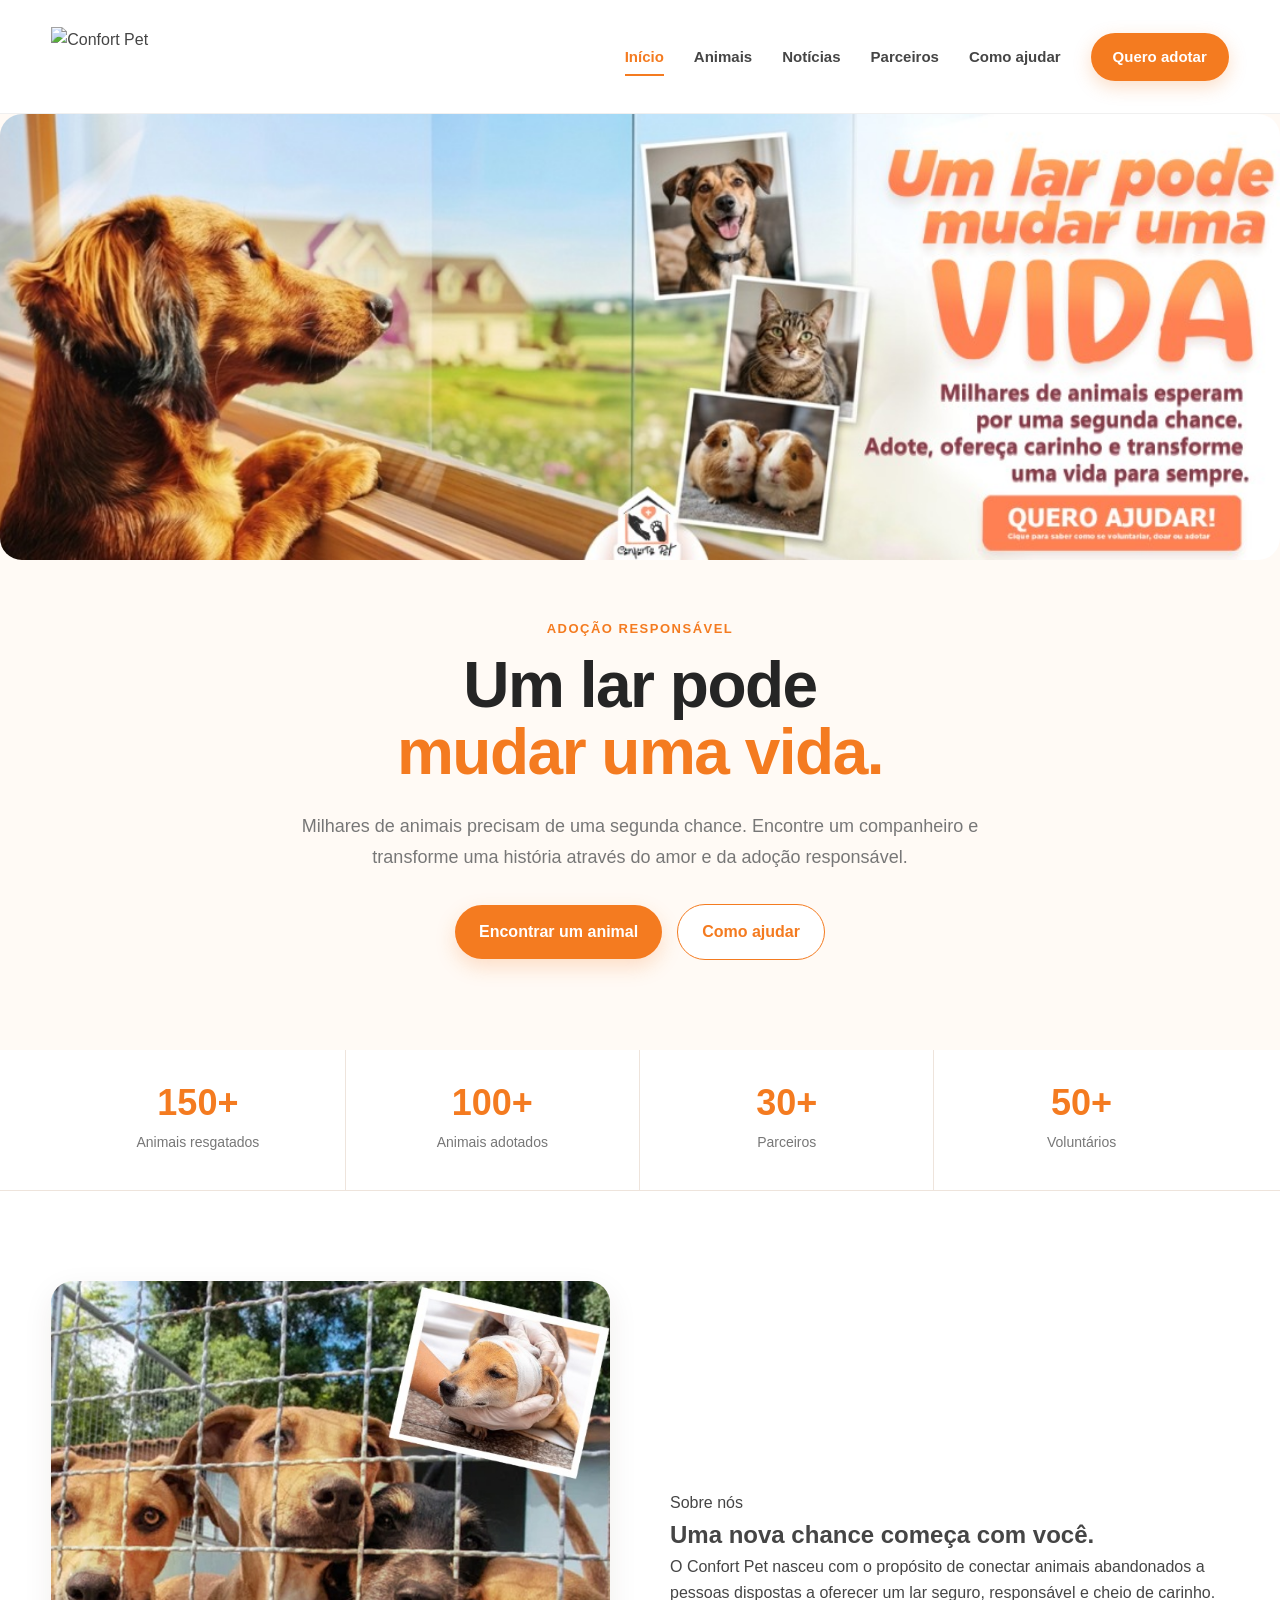
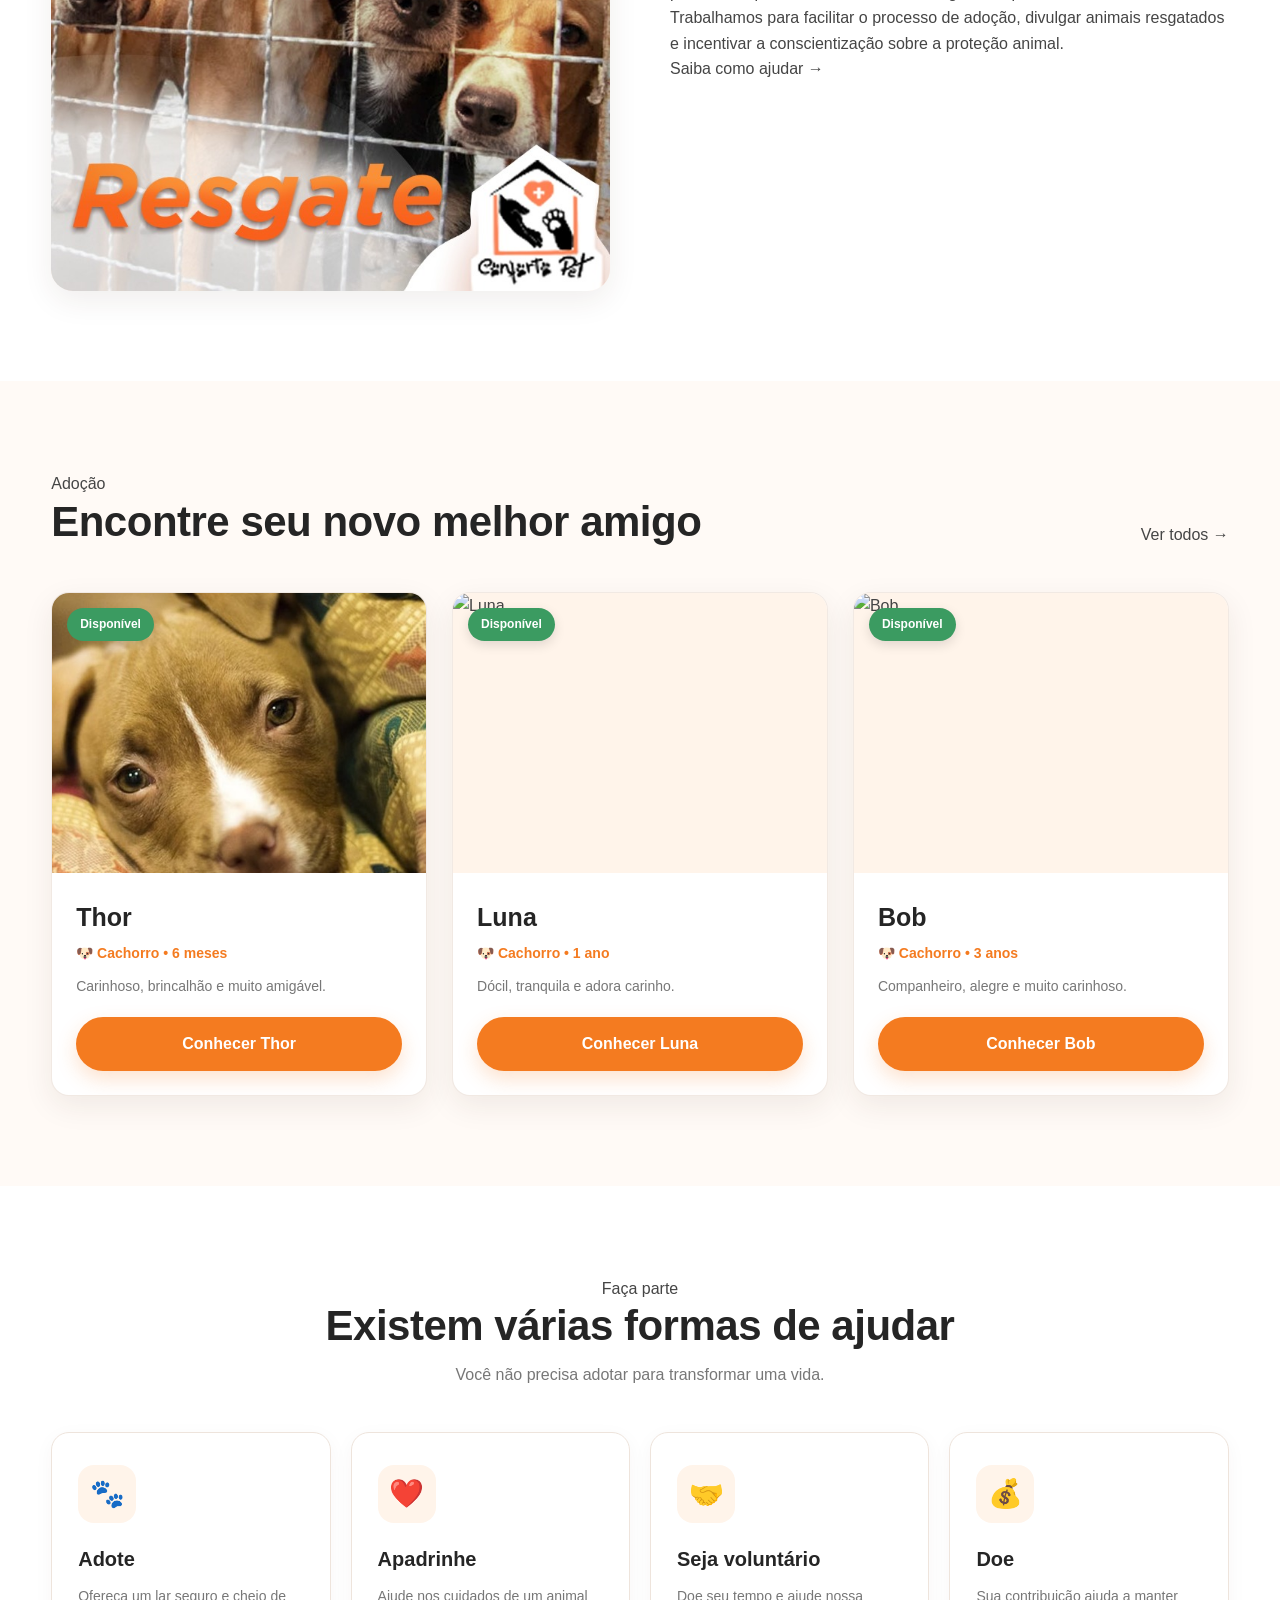
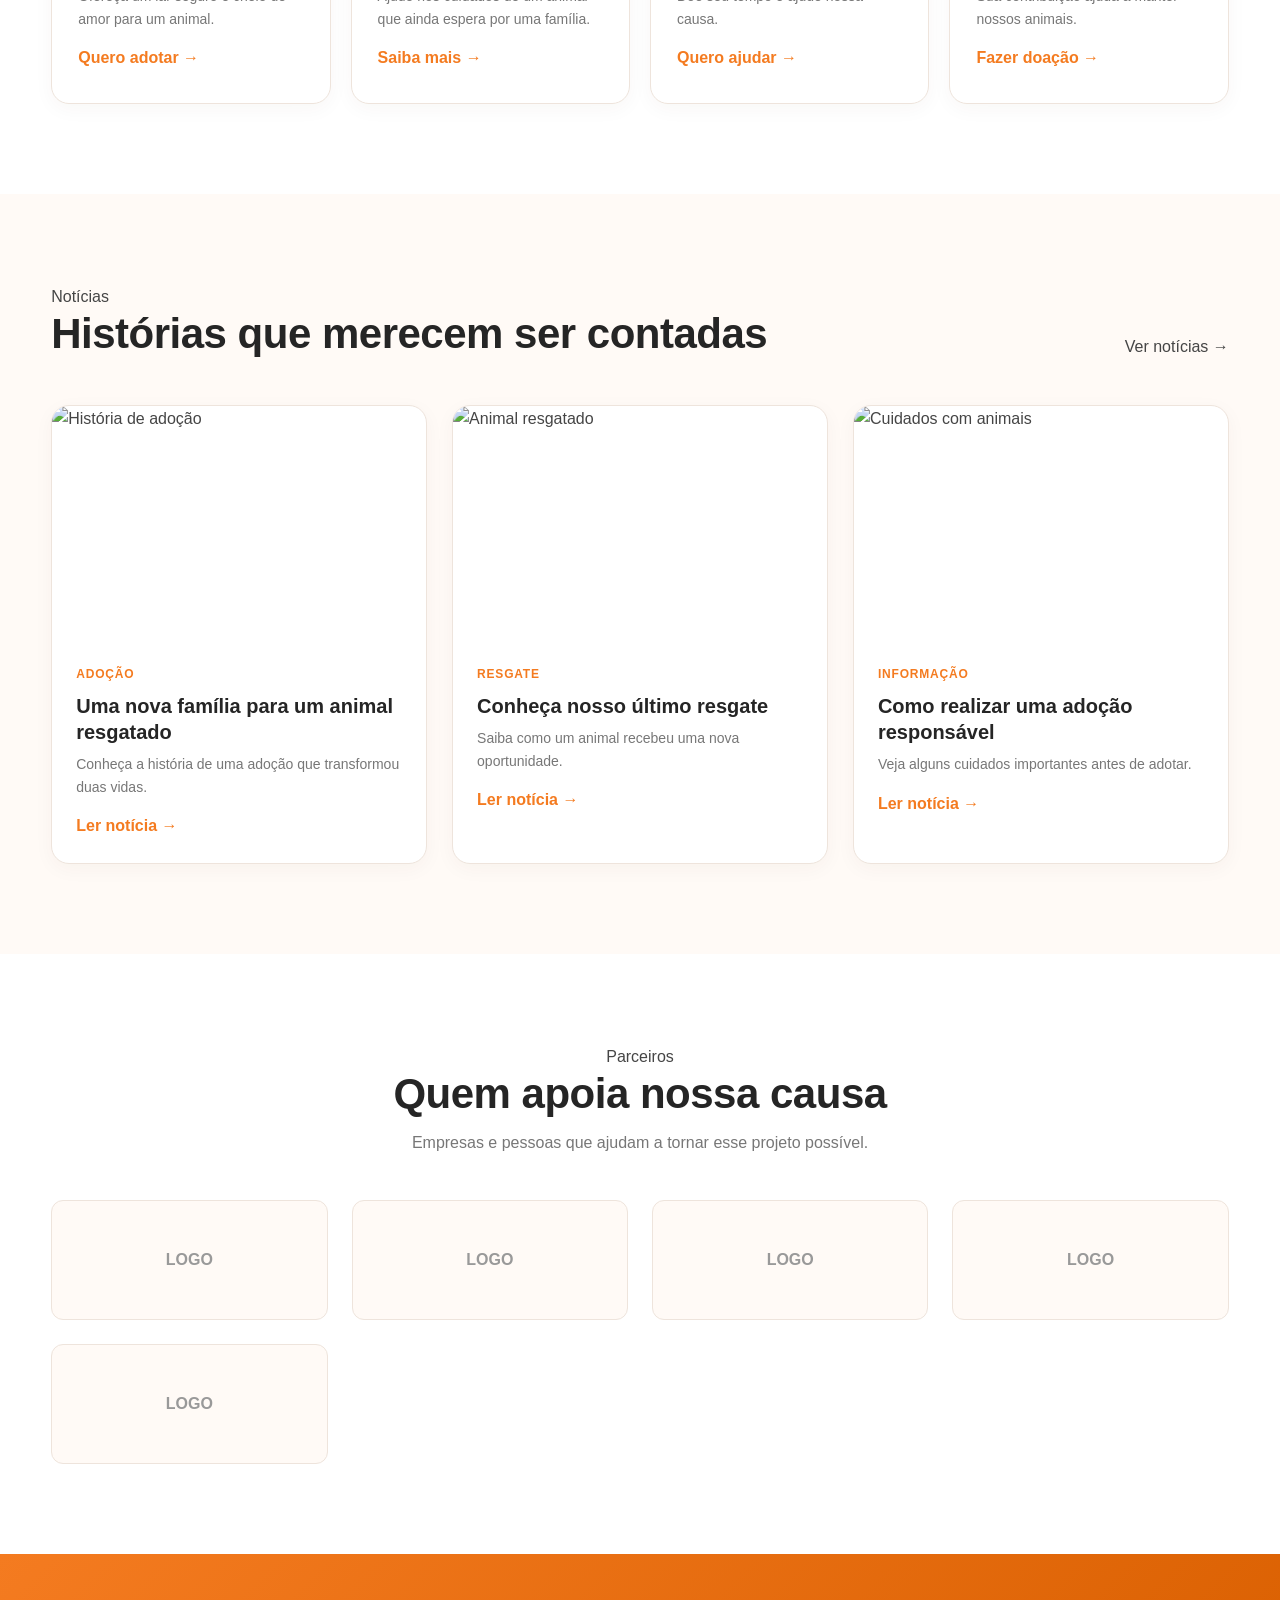
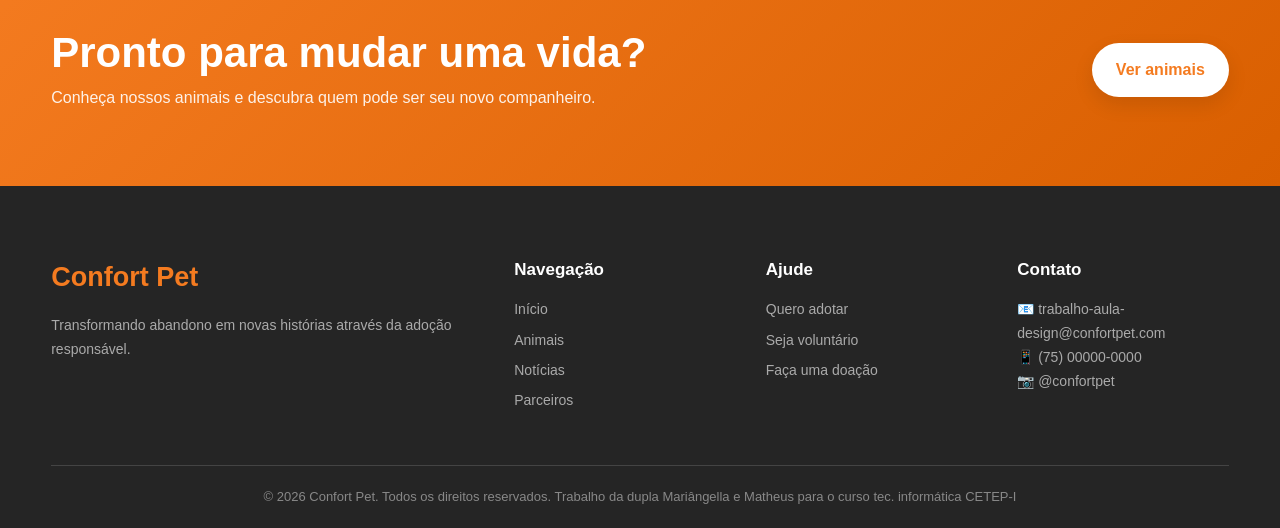
==== commit 4c89f051: "Sua mensagem descrevendo as alterações" ====
--- a/index.html
+++ b/index.html
@@ -28,7 +28,7 @@
 
             <a href="index.html" class="logo">
                 <!-- SUBSTITUA PELA SUA LOGO -->
-                <img src="assets/images/Logo.jpeg" alt="Confort Pet">
+                <img src="assets/Images/LOGO.jpeg" alt="Confort Pet">
             </a>
 
             <button class="menu-toggle" id="menuToggle" aria-label="Abrir menu">
@@ -535,7 +535,7 @@
                     <article class="news-card">
 
                         <img
-                            src="assets/images/noticias/noticia-01.jpg"
+                            src="assets/images/adocao-noticia.jpg"
                             alt="História de adoção"
                         >
 
@@ -566,7 +566,7 @@
                     <article class="news-card">
 
                         <img
-                            src="assets/images/noticias/noticia-02.jpg"
+                            src="assets/images/noticia-resgate.jpg"
                             alt="Animal resgatado"
                         >
 
@@ -597,7 +597,7 @@
                     <article class="news-card">
 
                         <img
-                            src="assets/images/noticias/noticia-03.jpg"
+                            src="assets/images/ChatGPT Image 14 de set. de 2026, 08_55_14.png"
                             alt="Cuidados com animais"
                         >
 
@@ -731,7 +731,7 @@
             <div>
 
                 <div class="footer-logo">
-                    Amor Animal
+                    Confort Pet
                 </div>
 
                 <p>
@@ -784,15 +784,15 @@
                 </h3>
 
                 <p>
-                    📧 contato@amoranimal.com
+                    📧 trabalho-aula-design@confortpet.com
                 </p>
 
                 <p>
-                    📱 (00) 00000-0000
+                    📱 (75) 00000-0000
                 </p>
 
                 <p>
-                    📷 @amoranimal
+                    📷 @confortpet
                 </p>
 
             </div>
@@ -803,7 +803,8 @@
         <div class="container copyright">
 
             <p>
-                © 2026 Amor Animal. Todos os direitos reservados.
+                © 2026 Confort Pet. Todos os direitos reservados.
+                Trabalho da dupla Mariângella e Matheus para o curso tec. informática CETEP-I
             </p>
 
         </div>
--- a/css/style.css
+++ b/css/style.css
@@ -670,33 +670,103 @@
 ========================================================= */
 
 .about-grid {
-
     display: grid;
+    /* Usa colunas flexíveis que se ajustam em telas menores */
+    grid-template-columns: repeat(auto-fit, minmax(320px, 1fr));
+    gap: 60px;
+    align-items: center;
+}
+
+.about-image {
+    /* Define o tamanho proporcional exato da sua imagem original */
+    width: 100%;
+    max-width: 743px;
+    
+    /* aspect-ratio replica exatamente a proporção da imagem enviada */
+    aspect-ratio: 743 / 812; 
+    
+    /* Remove restrições de altura fixa que estavam cortando o topo/base */
+    height: auto; 
+    
+    border-radius: 22px;
+    overflow: hidden;
+    background: var(--orange-light);
+    box-shadow: var(--shadow);
+}
+
+.about-image img {
+    width: 100%;
+    height: 100%;
+    
+    /* Garante que a arte inteira preencha sem distorções */
+    object-fit: cover;
+    object-position: center;
+    
+    transition: transform 0.5s ease;
+}
+
+.about-image:hover img {
+    transform: scale(1.04);
+}
+
+/* =========================================================
+   ANIMAIS
+========================================================= */
+
+.animals-grid {
+
+    display: grid;
 
     grid-template-columns:
-        1fr 1fr;
-
-    gap: 60px;
-
-    align-items: center;
-}
-
-
-.about-image {
-
-    height: 410px;
-
-    border-radius: 22px;
+        repeat(3, 1fr);
+
+    gap: 25px;
+}
+
+
+.animal-card {
+
+    background: var(--white);
+
+    border-radius: 18px;
 
     overflow: hidden;
 
+    box-shadow: var(--shadow);
+
+    border:
+        1px solid rgba(238, 228, 220, 0.8);
+
+    transition: var(--transition);
+}
+
+
+.animal-card:hover {
+
+    transform:
+        translateY(-8px);
+
+    box-shadow: var(--shadow-hover);
+}
+
+
+/* =========================================================
+   FOTO DO ANIMAL
+========================================================= */
+
+.animal-photo {
+
+    height: 280px;
+
+    position: relative;
+
     background: var(--orange-light);
 
-    box-shadow: var(--shadow);
-}
-
-
-.about-image img {
+    overflow: hidden;
+}
+
+
+.animal-photo img {
 
     height: 100%;
 
@@ -705,90 +775,165 @@
 }
 
 
-.about-image:hover img {
-
-    transform: scale(1.04);
-}
-
-
-.about-content h2 {
-
-    font-size:
-        clamp(30px, 4vw, 43px);
+.animal-card:hover
+.animal-photo img {
+
+    transform: scale(1.05);
+}
+
+
+/* =========================================================
+   STATUS DO ANIMAL
+========================================================= */
+
+.animal-status {
+
+    position: absolute;
+
+    top: 15px;
+
+    left: 15px;
+
+    background: var(--success);
+
+    color: white;
+
+    padding: 7px 13px;
+
+    border-radius: 30px;
+
+    font-size: 12px;
+
+    font-weight: bold;
+
+    box-shadow:
+        0 4px 12px rgba(0, 0, 0, 0.12);
+}
+
+
+/* =========================================================
+   INFORMAÇÕES DO ANIMAL
+========================================================= */
+
+.animal-info {
+
+    padding: 24px;
+}
+
+
+.animal-info h3 {
+
+    font-size: 25px;
 
     color: var(--black);
 
-    line-height: 1.15;
-
-    margin-bottom: 20px;
-}
-
-
-.about-content p {
-
-    margin-bottom: 15px;
+    margin-bottom: 4px;
+}
+
+
+.animal-info p {
+
+    color: var(--orange);
+
+    font-size: 14px;
+
+    font-weight: bold;
+
+    margin: 5px 0 10px;
+}
+
+
+.animal-description {
 
     color: var(--text-light);
 
-    line-height: 1.7;
-}
-
-
-.text-link {
-
-    color: var(--orange);
+    font-size: 14px;
+
+    display: block;
+
+    line-height: 1.6;
+}
+
+
+/* =========================================================
+   INFORMAÇÕES EXTRAS DOS ANIMAIS
+========================================================= */
+
+.animal-meta {
+
+    display: flex;
+
+    gap: 8px;
+
+    flex-wrap: wrap;
+
+    margin:
+        7px 0 12px;
+}
+
+
+.animal-meta span {
+
+    background: var(--orange-light);
+
+    color: var(--orange-dark);
+
+    padding: 5px 9px;
+
+    border-radius: 20px;
+
+    font-size: 12px;
 
     font-weight: bold;
-
-    display: inline-block;
-
-    margin-top: 15px;
+}
+
+
+.animal-location {
+
+    color: var(--text-light);
+
+    font-size: 13px;
+
+    margin-top: 8px;
+}
+
+
+/* =========================================================
+   COMO AJUDAR
+========================================================= */
+
+.help-grid {
+
+    display: grid;
+
+    grid-template-columns:
+        repeat(4, 1fr);
+
+    gap: 20px;
+}
+
+
+.help-card {
+
+    padding: 32px 26px;
+
+    border:
+        1px solid var(--border);
+
+    border-radius: 18px;
+
+    background: var(--white);
+
+    box-shadow:
+        0 5px 20px rgba(70, 40, 20, 0.04);
 
     transition: var(--transition);
 }
 
 
-.text-link:hover {
-
-    color: var(--orange-dark);
-
-    transform: translateX(4px);
-}
-
-
-/* =========================================================
-   ANIMAIS
-========================================================= */
-
-.animals-grid {
-
-    display: grid;
-
-    grid-template-columns:
-        repeat(3, 1fr);
-
-    gap: 25px;
-}
-
-
-.animal-card {
-
-    background: var(--white);
-
-    border-radius: 18px;
-
-    overflow: hidden;
-
-    box-shadow: var(--shadow);
-
-    border:
-        1px solid rgba(238, 228, 220, 0.8);
-
-    transition: var(--transition);
-}
-
-
-.animal-card:hover {
+.help-card:hover {
+
+    border-color: var(--orange);
 
     transform:
         translateY(-8px);
@@ -798,198 +943,6 @@
 
 
 /* =========================================================
-   FOTO DO ANIMAL
-========================================================= */
-
-.animal-photo {
-
-    height: 280px;
-
-    position: relative;
-
-    background: var(--orange-light);
-
-    overflow: hidden;
-}
-
-
-.animal-photo img {
-
-    height: 100%;
-
-    transition:
-        transform 0.5s ease;
-}
-
-
-.animal-card:hover
-.animal-photo img {
-
-    transform: scale(1.05);
-}
-
-
-/* =========================================================
-   STATUS DO ANIMAL
-========================================================= */
-
-.animal-status {
-
-    position: absolute;
-
-    top: 15px;
-
-    left: 15px;
-
-    background: var(--success);
-
-    color: white;
-
-    padding: 7px 13px;
-
-    border-radius: 30px;
-
-    font-size: 12px;
-
-    font-weight: bold;
-
-    box-shadow:
-        0 4px 12px rgba(0, 0, 0, 0.12);
-}
-
-
-/* =========================================================
-   INFORMAÇÕES DO ANIMAL
-========================================================= */
-
-.animal-info {
-
-    padding: 24px;
-}
-
-
-.animal-info h3 {
-
-    font-size: 25px;
-
-    color: var(--black);
-
-    margin-bottom: 4px;
-}
-
-
-.animal-info p {
-
-    color: var(--orange);
-
-    font-size: 14px;
-
-    font-weight: bold;
-
-    margin: 5px 0 10px;
-}
-
-
-.animal-description {
-
-    color: var(--text-light);
-
-    font-size: 14px;
-
-    display: block;
-
-    line-height: 1.6;
-}
-
-
-/* =========================================================
-   INFORMAÇÕES EXTRAS DOS ANIMAIS
-========================================================= */
-
-.animal-meta {
-
-    display: flex;
-
-    gap: 8px;
-
-    flex-wrap: wrap;
-
-    margin:
-        7px 0 12px;
-}
-
-
-.animal-meta span {
-
-    background: var(--orange-light);
-
-    color: var(--orange-dark);
-
-    padding: 5px 9px;
-
-    border-radius: 20px;
-
-    font-size: 12px;
-
-    font-weight: bold;
-}
-
-
-.animal-location {
-
-    color: var(--text-light);
-
-    font-size: 13px;
-
-    margin-top: 8px;
-}
-
-
-/* =========================================================
-   COMO AJUDAR
-========================================================= */
-
-.help-grid {
-
-    display: grid;
-
-    grid-template-columns:
-        repeat(4, 1fr);
-
-    gap: 20px;
-}
-
-
-.help-card {
-
-    padding: 32px 26px;
-
-    border:
-        1px solid var(--border);
-
-    border-radius: 18px;
-
-    background: var(--white);
-
-    box-shadow:
-        0 5px 20px rgba(70, 40, 20, 0.04);
-
-    transition: var(--transition);
-}
-
-
-.help-card:hover {
-
-    border-color: var(--orange);
-
-    transform:
-        translateY(-8px);
-
-    box-shadow: var(--shadow-hover);
-}
-
-
-/* =========================================================
    ÍCONES
 ========================================================= */
 
@@ -1073,123 +1026,107 @@
 ========================================================= */
 
 .news-grid {
-
     display: grid;
-
-    grid-template-columns:
-        repeat(3, 1fr);
-
+    grid-template-columns: repeat(3, 1fr);
     gap: 25px;
 }
 
-
 .news-card {
-
     background: var(--white);
-
-    border:
-        1px solid var(--border);
-
+    border: 1px solid var(--border);
     border-radius: 18px;
-
     overflow: hidden;
-
-    box-shadow:
-        0 5px 20px rgba(70, 40, 20, 0.04);
-
+    box-shadow: 0 5px 20px rgba(70, 40, 20, 0.04);
     transition: var(--transition);
 }
 
-
 .news-card:hover {
-
-    transform:
-        translateY(-6px);
-
-    box-shadow:
-        var(--shadow-hover);
-}
-
-
+    transform: translateY(-6px);
+    box-shadow: var(--shadow-hover);
+}
+
+/* IMAGEM DO CARD */
 .news-card > img {
-
+    display: block;
+    width: 100%;
     height: 230px;
-
-    transition:
-        transform 0.5s ease;
-}
-
+    object-fit: cover;
+    object-position: center;
+    transition: transform 0.5s ease;
+}
 
 .news-card:hover > img {
-
     transform: scale(1.04);
 }
 
-
 .news-content {
-
     padding: 24px;
 }
 
-
 .news-content small {
-
     color: var(--orange);
-
     font-weight: bold;
-
     text-transform: uppercase;
-
     font-size: 12px;
-
     letter-spacing: 0.8px;
 }
 
-
 .news-content h3 {
-
     color: var(--black);
-
-    margin:
-        8px 0;
-
+    margin: 8px 0;
     line-height: 1.3;
-
     font-size: 20px;
 }
 
-
 .news-content p {
-
     color: var(--text-light);
-
     font-size: 14px;
-
     line-height: 1.6;
 }
 
-
 .news-content a {
-
     display: inline-block;
-
     color: var(--orange);
-
     font-weight: bold;
-
     margin-top: 15px;
-
     transition: var(--transition);
 }
 
-
 .news-content a:hover {
-
     color: var(--orange-dark);
-
     transform: translateX(4px);
 }
 
+
+/* =========================
+   RESPONSIVIDADE
+   ========================= */
+
+@media (max-width: 900px) {
+
+    .news-grid {
+        grid-template-columns: repeat(2, 1fr);
+    }
+
+}
+
+
+@media (max-width: 600px) {
+
+    .news-grid {
+        grid-template-columns: 1fr;
+        gap: 20px;
+    }
+
+    .news-card > img {
+        height: 220px;
+    }
+
+    .news-content {
+        padding: 20px;
+    }
+
+}
 
 /* =========================================================
    PARCEIROS
@@ -1921,8 +1858,7 @@
         transform: none;
     }
 
-}
-}
+
 
 /* Seção Por que ser Parceiro */
 .why-partner-section, .partners-list-section, .how-to-partner-section, .partner-form-section {
